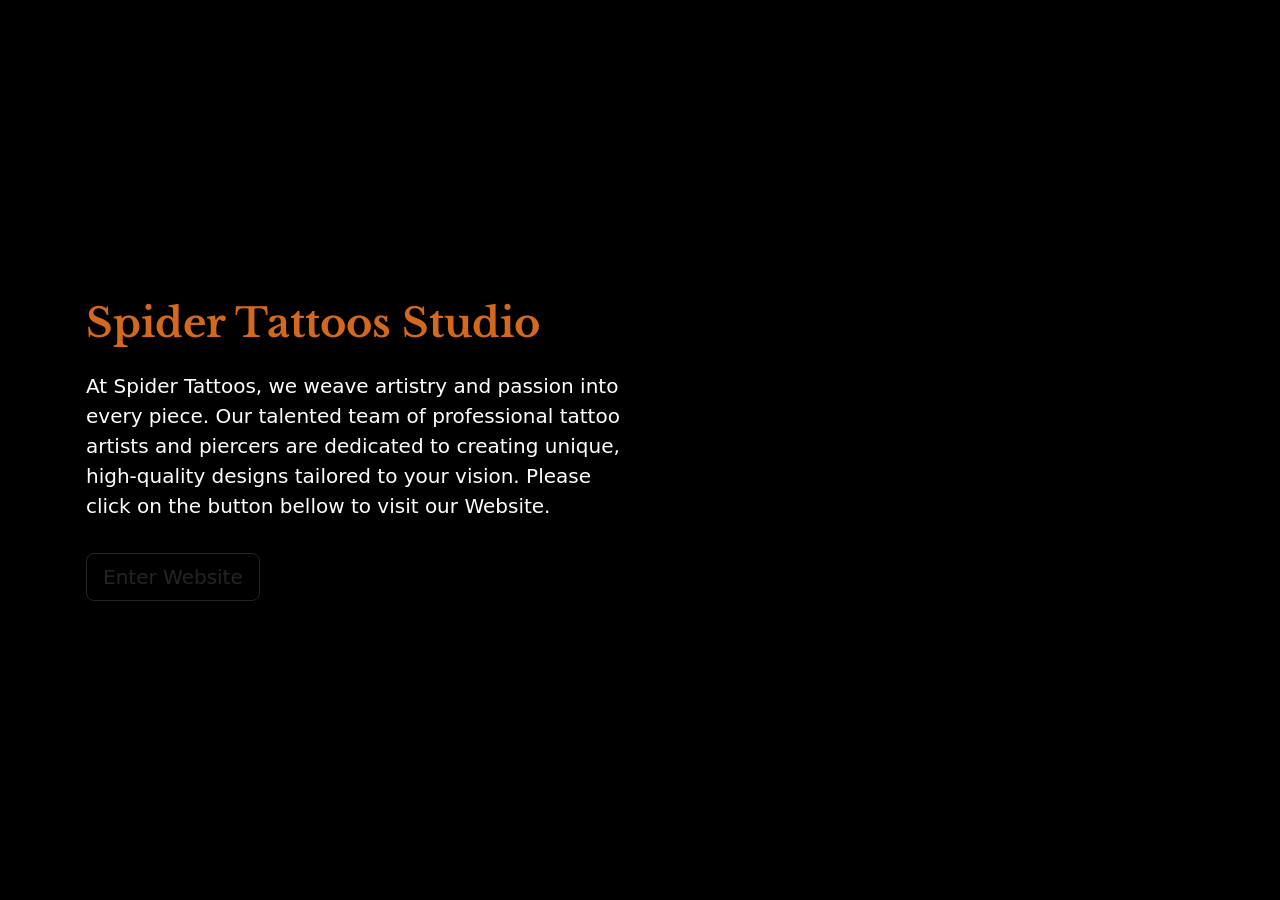
==== projetoTattoo/index.html @ d250ef39 "atualizado" ====
<!DOCTYPE html>
<html lang="en">

<head>
  <meta charset="UTF-8">
  <meta name="viewport" content="width=device-width, initial-scale=1.0">
  <title>Document</title>
  <link rel="stylesheet" href="../css/style.css">
  <link href="https://cdn.jsdelivr.net/npm/bootstrap@5.3.3/dist/css/bootstrap.min.css" rel="stylesheet"
    integrity="sha384-QWTKZyjpPEjISv5WaRU9OFeRpok6YctnYmDr5pNlyT2bRjXh0JMhjY6hW+ALEwIH" crossorigin="anonymous">
  <link rel="stylesheet" href="https://cdnjs.cloudflare.com/ajax/libs/font-awesome/5.15.4/css/all.min.css"
    integrity="sha512-DyZ88lC6UnfKncj5fOTK4eZtx9P3zC3+HQj+4gB1EP1alO/bP3a1R6YLd5T1IR+d5f0zH5kaq5o3tVpBz5df7A=="
    crossorigin="anonymous" referrerpolicy="no-referrer" />
    <link rel="stylesheet" href="https://cdnjs.cloudflare.com/ajax/libs/font-awesome/6.0.0-beta3/css/all.min.css">
  <script src="../js/main.js" defer></script>
  <link rel="preconnect" href="https://fonts.googleapis.com">
<link rel="preconnect" href="https://fonts.gstatic.com" crossorigin>
<link href="https://fonts.googleapis.com/css2?family=Libre+Baskerville:ital,wght@0,400;0,700;1,400&family=Merienda:wght@300..900&display=swap" rel="stylesheet">
</head>

<body>
    <section class="hero">
        <div class="hero__overlay"></div>
        <video playsinline="playsinline" autoplay="autoplay" muted="muted" Loop="loop" Loading="lazy" class="hero__video">
            <source src="./videos/vecteezy_black-skull-and-smoke-isolated-on-white-background-motion_22937757.mp4" type="video/mp4">
        </video>
            <div class ="hero__content h-100 container-custom position-relative">
                <div class ="d-flex h-100 align-items-center hero__content-width">
                    <div class="text-white">
                        <h1 class="fw-bold mb-4 hero__heading" style="color: chocolate;">Spider Tattoos Studio</h1>
                        
                        <p class="lead mb-4">At Spider Tattoos, we weave artistry and passion into every piece. Our talented team of professional tattoo artists and piercers are dedicated to creating unique, high-quality designs tailored to your vision. Please click on the button bellow to visit our Website.</p>
                        <a href="homepage.html" class="mt-2 btn btn-lg btn-outline-dark" role="button">Enter Website</a>
                    </div>

                </div>
            </div>


       
    </section>
    
</body>
</html>
---- css/style.css ----
@media (max-width: 991px) {
  .navbar-scroll {
    background-color: #fff;
  }

  .navbar-scroll .navbar-brand,
  .navbar-scroll .nav-link,
  .navbar-scroll .fa-bars {
    color: #ffa600 !important;
  }
}

.imagem:hover {
  -webkit-text-fill-color: coral;
}

.navbar-brand {
  letter-spacing: 3px;
  font-size: 2rem;
  font-weight: 500;
}

.navbar-scroll .navbar-brand,
.navbar-scroll .nav-link,
.navbar-scroll .fa-bars {
  color: #fff;
}

.navbar-scroll {
  box-shadow: none;
}

.navbar-scrolled {
  box-shadow: 0 10px 20px 0 rgba(244, 5, 5, 0.05);
}

.navbar-scrolled .navbar-brand,
.navbar-scrolled .nav-link,
.navbar-scrolled .fa-bars {
  color: #e68200;
}

.navbar-scrolled {
  background-color: #fff;
}

@media (max-width: 450px) {
  #intro {
    height: 950px !important;
  }
}

@media (min-width: 550px) and (max-width: 750px) {
  #intro {
    height: 1100px !important;
  }
}

@media (min-width: 800px) and (max-width: 990px) {
  #intro {
    height: 600px !important;
  }
}

.display-1 {
  font-weight: 500 !important;
  letter-spacing: 40px;
}

@media (min-width: 1600px) {
  .display-1 {
    font-size: 10rem;
  }
}

.dark-footer {
  background-color: #040404;
  /* Cor de fundo escura */
  color: #fff;
  /* Cor do texto branca */
}

.dark-footer .nav-link {
  color: #fff !important;
  /* Cor dos links */
}

.dark-footer .nav-link:hover {
  color: #f07400 !important;
  /* Cor dos links ao passar o mouse */
}

.dark-footer .border-bottom {
  border-color: #444 !important;
  /* Cor da borda inferior */
}

#butao:hover {
  color: chocolate;
}

#btn-back-to-top {
  border-radius:100%;
  position: fixed;
  bottom: 70px;
  right: 70px;
  display: none;
  height: 55px;
  width: 55px;
  background-color: white;
  border-color: black;
  /* transition: all 200ms ease-in; */
  cursor: pointer;
  transition: transform 0.3s ease;
}

#btn-back-to-top:hover{
  background-color: orange;
  /* transition: all 200ms ease-in; */
  pointer-events: out;
  transform: scale(1.3);
  
}

.nav-link{
  transition: text-decoration 0.3s ease;
  text-decoration: none;
}

.nav-link{
  border-radius: 50%;
}

.nav-link:hover{
  color:white;
  transform: scale(1.1);
  font-weight: bold;
  background-color: rgba(255, 255, 255, 0.032);
}

.social-link {
  opacity: 0.5; /* Define a opacidade inicial */
  transition: opacity 0.3s ease; /* Adiciona uma transição suave */
}

.social-link:hover {
  opacity: 1; /* Torna o ícone completamente opaco ao passar o mouse */
}

h1 {
  font-family: "Libre Baskerville", serif;
  font-weight: 400;
  font-style: normal;
}


h4 {
  font-family: "Libre Baskerville", serif;
  font-weight: 400;
  font-style: normal;
}


.hero{
  position: relative;
  height: 100vh;
  background-color: black;
  overflow: hidden;
}

@media (min-width: 1400px){
  .hero__heading {
      font-size: 3.2rem;
  }
}




.hero__video{
  position: absolute;
  top:50%;
  left:50%;
  min-width: 100%;
  min-height: 100%;
  width: auto;
  height: auto;
  transform: translateX(-50%) translateY(-50%);

}

.hero__overlay{
  position: absolute;
  left: 0;
  top: 0;
  right: 0;
  bottom: 0;
  background-color: black;
  opacity: 0.5;
  z-index: 1;
}

.hero__content{
  z-index: 1;
}

.hero__content-width{
  max-width: 540px;
}

.container-custom{
  width: 100%;
  padding: 0 1rem;
  margin: 0 auto;
}

@media (min-width: 1200px){
  .container-custom {width: 1140px;}
}

@media (min-width: 1400px){
  .container-custom {width: 1340px;}
}


@media (min-width: 1600px){
  .container-custom {width: 1520px;}
}
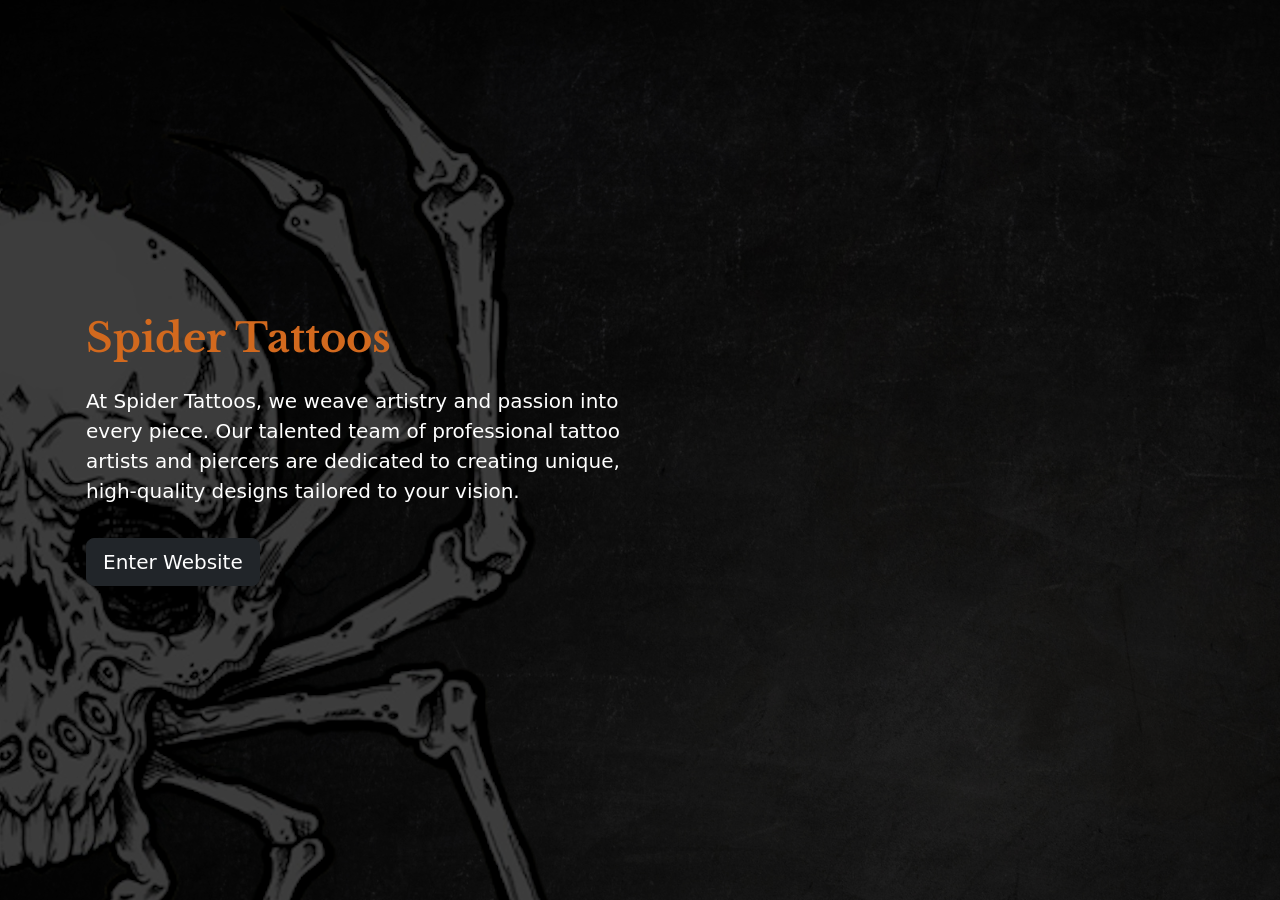
==== commit c5aafd62: "5agosto" ====
--- a/projetoTattoo/index.html
+++ b/projetoTattoo/index.html
@@ -27,10 +27,10 @@
             <div class ="hero__content h-100 container-custom position-relative">
                 <div class ="d-flex h-100 align-items-center hero__content-width">
                     <div class="text-white">
-                        <h1 class="fw-bold mb-4 hero__heading" style="color: chocolate;">Spider Tattoos Studio</h1>
+                        <h1 class="fw-bold mb-4 hero__heading" style="color: chocolate;">Spider Tattoos</h1>
                         
-                        <p class="lead mb-4">At Spider Tattoos, we weave artistry and passion into every piece. Our talented team of professional tattoo artists and piercers are dedicated to creating unique, high-quality designs tailored to your vision. Please click on the button bellow to visit our Website.</p>
-                        <a href="homepage.html" class="mt-2 btn btn-lg btn-outline-dark" role="button">Enter Website</a>
+                        <p class="lead mb-4">At Spider Tattoos, we weave artistry and passion into every piece. Our talented team of professional tattoo artists and piercers are dedicated to creating unique, high-quality designs tailored to your vision. </p>
+                        <a href="homepage.html" class="mt-2 btn btn-lg btn-dark" role="button">Enter Website</a>
                     </div>
 
                 </div>
--- a/css/style.css
+++ b/css/style.css
@@ -196,12 +196,15 @@
   right: 0;
   bottom: 0;
   background-color: black;
-  opacity: 0.5;
+  opacity: 0.6;
+  background-image: url(../projetoTattoo/images/backnewspiderlogo3.png);
   z-index: 1;
+
 }
 
 .hero__content{
   z-index: 1;
+
 }
 
 .hero__content-width{
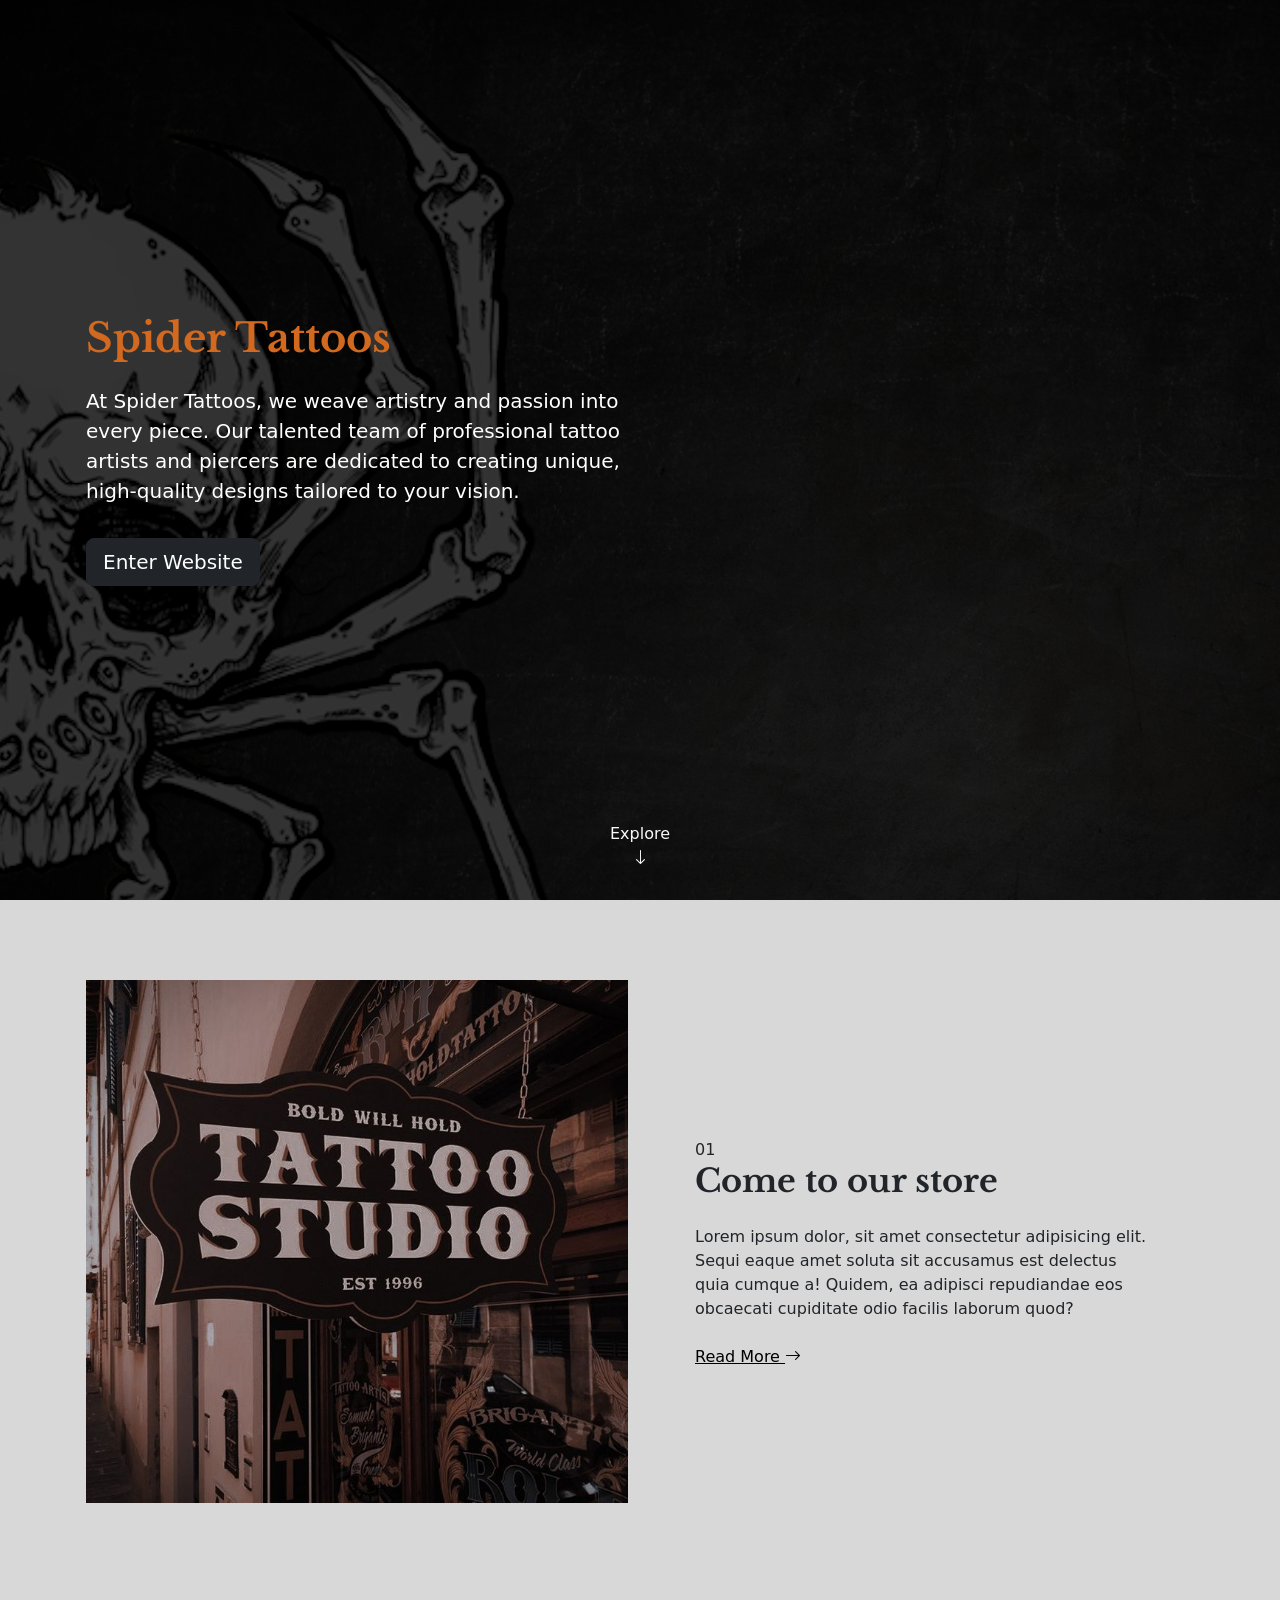
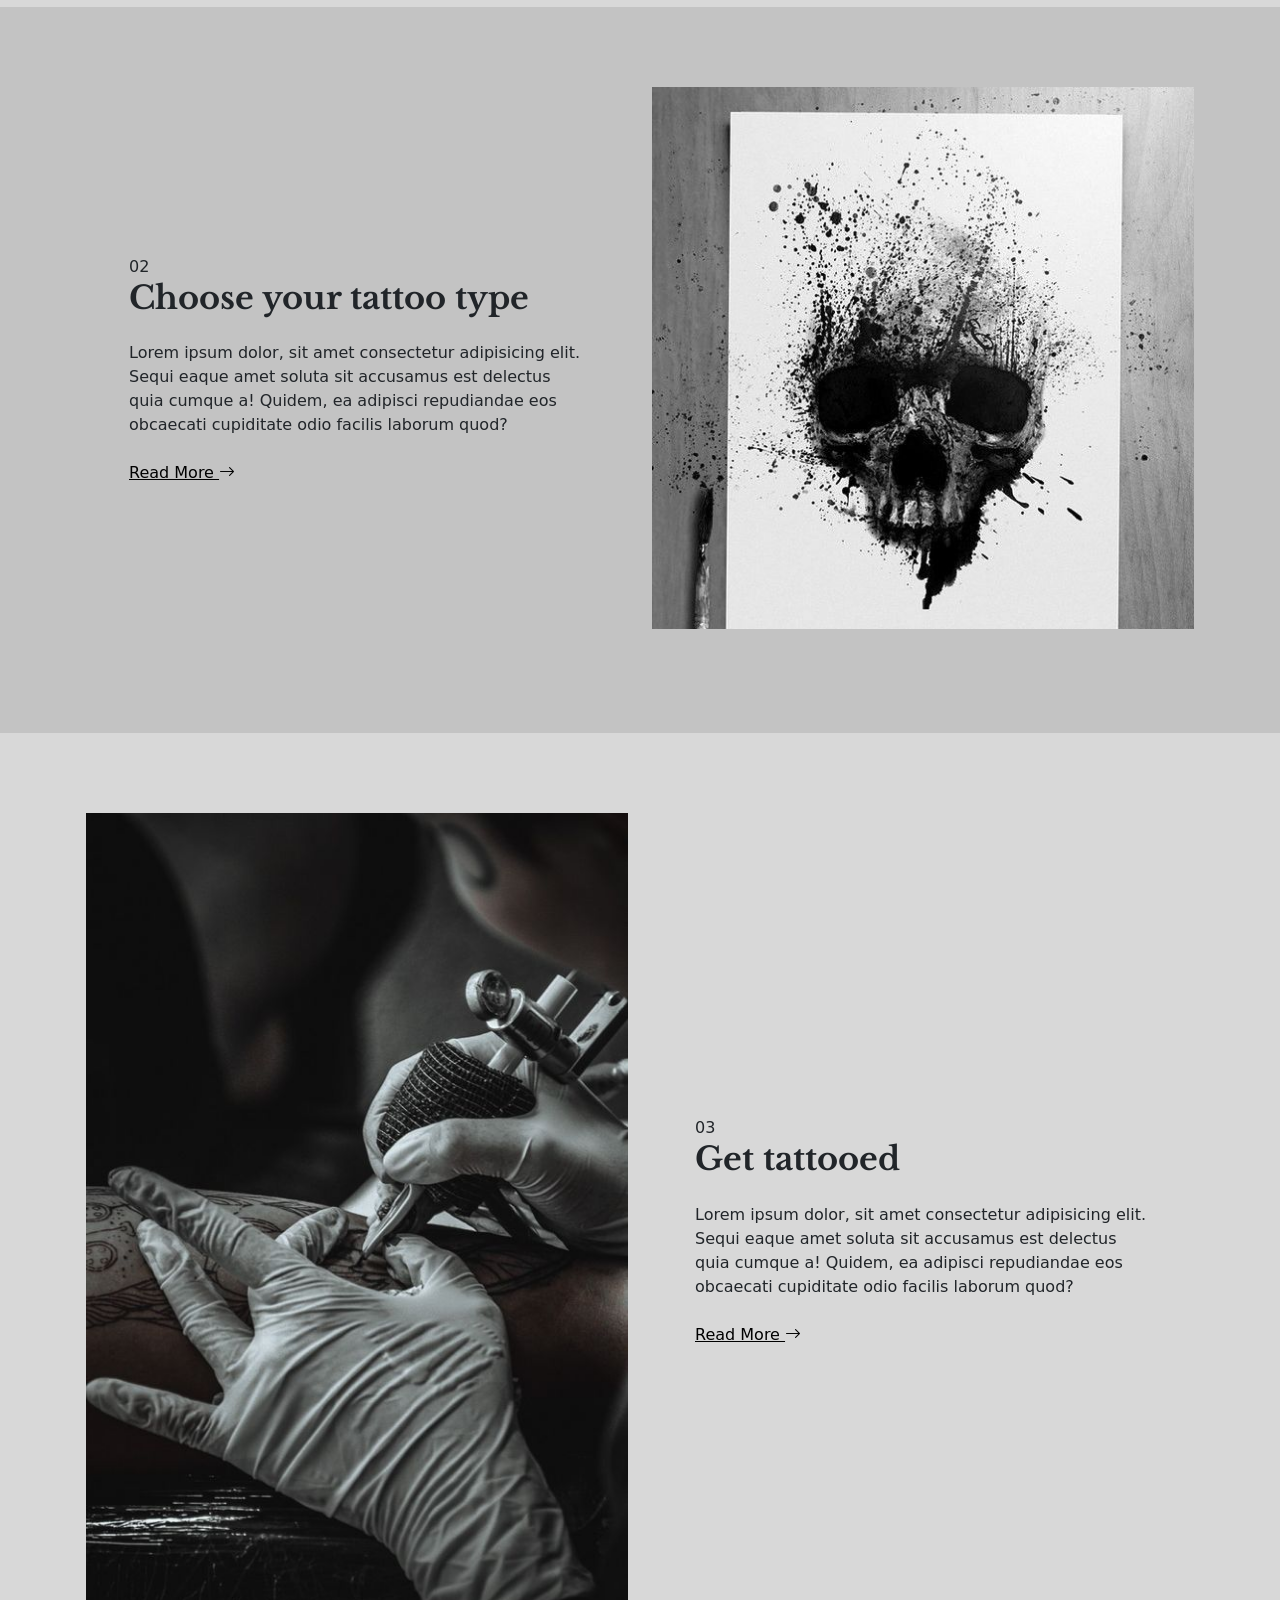
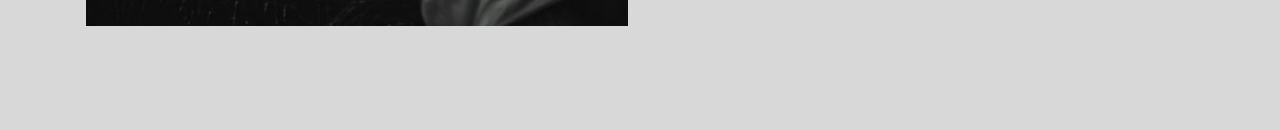
==== commit 70fb539a: "atualizado5agosto" ====
--- a/projetoTattoo/index.html
+++ b/projetoTattoo/index.html
@@ -16,9 +16,10 @@
   <link rel="preconnect" href="https://fonts.googleapis.com">
 <link rel="preconnect" href="https://fonts.gstatic.com" crossorigin>
 <link href="https://fonts.googleapis.com/css2?family=Libre+Baskerville:ital,wght@0,400;0,700;1,400&family=Merienda:wght@300..900&display=swap" rel="stylesheet">
+<link rel="stylesheet" href="https://cdn.jsdelivr.net/npm/bootstrap-icons@1.11.3/font/bootstrap-icons.min.css">
 </head>
 
-<body>
+<body style="background-color: rgba(0, 0, 0, 0.153);">
     <section class="hero">
         <div class="hero__overlay"></div>
         <video playsinline="playsinline" autoplay="autoplay" muted="muted" Loop="loop" Loading="lazy" class="hero__video">
@@ -32,13 +33,75 @@
                         <p class="lead mb-4">At Spider Tattoos, we weave artistry and passion into every piece. Our talented team of professional tattoo artists and piercers are dedicated to creating unique, high-quality designs tailored to your vision. </p>
                         <a href="homepage.html" class="mt-2 btn btn-lg btn-dark" role="button">Enter Website</a>
                     </div>
-
                 </div>
             </div>
 
-
+            <a href="#scroll-down" class="hero__scroll-btn">
+              Explore<i class="bi bi-arrow-down"></i>
+            </a>
        
     </section>
     
+
+ <a id="scroll-down"></a>
+
+ <!----------------------------- SECTION ONE START -------------------------------->
+ <section class="steps container-custom">
+  <div class="row">
+    <div class="col-12 col-sm-6 d-md-flex justify-content-md-center">
+      <img src="../projetoTattoo/images/ink.jpg" alt="tatooer" class="img-fluid pb-4 steps__section-thumbnail" width ="553" height="746" loading="lazy">
+    </div>
+
+    <div class="col-12 col-sm-6 align-self-center justify-content-md-center">
+      <div class="steps__content-width">
+        <span>01</span>
+        <h1 class="h2 mb-4 fw-bold">Come to our store</h1>
+        <p class="mb-4">Lorem ipsum dolor, sit amet consectetur adipisicing elit. Sequi eaque amet soluta sit accusamus est delectus quia cumque a! Quidem, ea adipisci repudiandae eos obcaecati cupiditate odio facilis laborum quod?</p>
+        <a href="homepage.html" style="color: black;">Read More <i class="bi bi-arrow-right"></i></a>
+      </div>
+    </div>
+  </div>
+ </section>
+
+ <!----------------------------- SECTION TWO START -------------------------------->
+
+ <section class="steps steps--background">
+  <div class="container-custom">
+  <div class="row">
+      <div class="col-12 col-sm-6 d-md-flex justify-content-md-center order-sm-1">
+        <img src="../projetoTattoo/images/ideia.jpg" alt="tatooer" class="img-fluid pb-4 steps__section-thumbnail" width ="553" height="746" loading="lazy">
+      </div>
+
+      <div class="col-12 col-sm-6 align-self-center justify-content-md-center">
+        <div class="steps__content-width">
+          <span>02</span>
+          <h1 class="h2 mb-4 fw-bold">Choose your tattoo type</h1>
+          <p class="mb-4">Lorem ipsum dolor, sit amet consectetur adipisicing elit. Sequi eaque amet soluta sit accusamus est delectus quia cumque a! Quidem, ea adipisci repudiandae eos obcaecati cupiditate odio facilis laborum quod?</p>
+          <a href="homepage.html" style="color: black;">Read More <i class="bi bi-arrow-right"></i></a>
+        </div>
+      </div>
+    </div>
+    </div>
+ </section>
+<!----------------------------- SECTION THREE START -------------------------------->
+<section class="steps container-custom">
+  <div class="row">
+    <div class="col-12 col-sm-6 d-md-flex justify-content-md-center">
+      <img src="../projetoTattoo/images/tatuar.jpg" alt="tatooer" class="img-fluid pb-4 steps__section-thumbnail" width ="553" height="746" loading="lazy">
+    </div>
+
+    <div class="col-12 col-sm-6 align-self-center justify-content-md-center">
+      <div class="steps__content-width">
+        <span>03</span>
+        <h1 class="h2 mb-4 fw-bold">Get tattooed</h1>
+        <p class="mb-4">Lorem ipsum dolor, sit amet consectetur adipisicing elit. Sequi eaque amet soluta sit accusamus est delectus quia cumque a! Quidem, ea adipisci repudiandae eos obcaecati cupiditate odio facilis laborum quod?</p>
+        <a href="homepage.html" style="color: black;">Read More <i class="bi bi-arrow-right"></i></a>
+      </div>
+    </div>
+  </div>
+ </section>
+
+
+
 </body>
 </html>
--- a/css/style.css
+++ b/css/style.css
@@ -196,7 +196,7 @@
   right: 0;
   bottom: 0;
   background-color: black;
-  opacity: 0.6;
+  opacity: 0.5;
   background-image: url(../projetoTattoo/images/backnewspiderlogo3.png);
   z-index: 1;
 
@@ -230,3 +230,67 @@
   .container-custom {width: 1520px;}
 }
 
+.hero__scroll-btn{
+  position: absolute;
+  left: 50%;
+  bottom: 30px;
+  transform: translateX(-50%);
+  z-index: 1;
+  color: var(--bs-light);
+  display: flex;
+  flex-direction: column;
+  align-items: center;
+  text-decoration: none;
+}
+
+.hero__scroll-btn:hover{
+  color: var(--bs-light);
+  opacity: 0.7;
+}
+
+.hero__scroll-btn .bi {
+  transition-delay: 0.8s;
+  animation: bounce 1s infinite alternate;
+}
+
+@keyframes bounce {
+  from{
+    transform: translateY(0px);
+  }
+  to{
+    transform: translateY(-10px);
+  }
+}
+
+html {scroll-behavior: smooth;}
+
+.steps{
+  padding-top: 40px;
+  padding-bottom: 40px;
+}
+
+.steps__section-thumbnail{
+  height: 240px;
+  object-fit: cover;
+  margin: 0 auto;
+}
+
+@media (min-width: 544px){
+  .steps{
+    padding-top: 80px;
+    padding-bottom: 80px;
+  }
+
+  .steps__section-thumbnail{
+    height: auto;
+  }
+}
+
+.steps__content-width{
+  max-width: 456px;
+  margin: 0 auto;
+}
+
+.steps--background{
+  background-color: rgba(68, 68, 68, 0.147);
+}
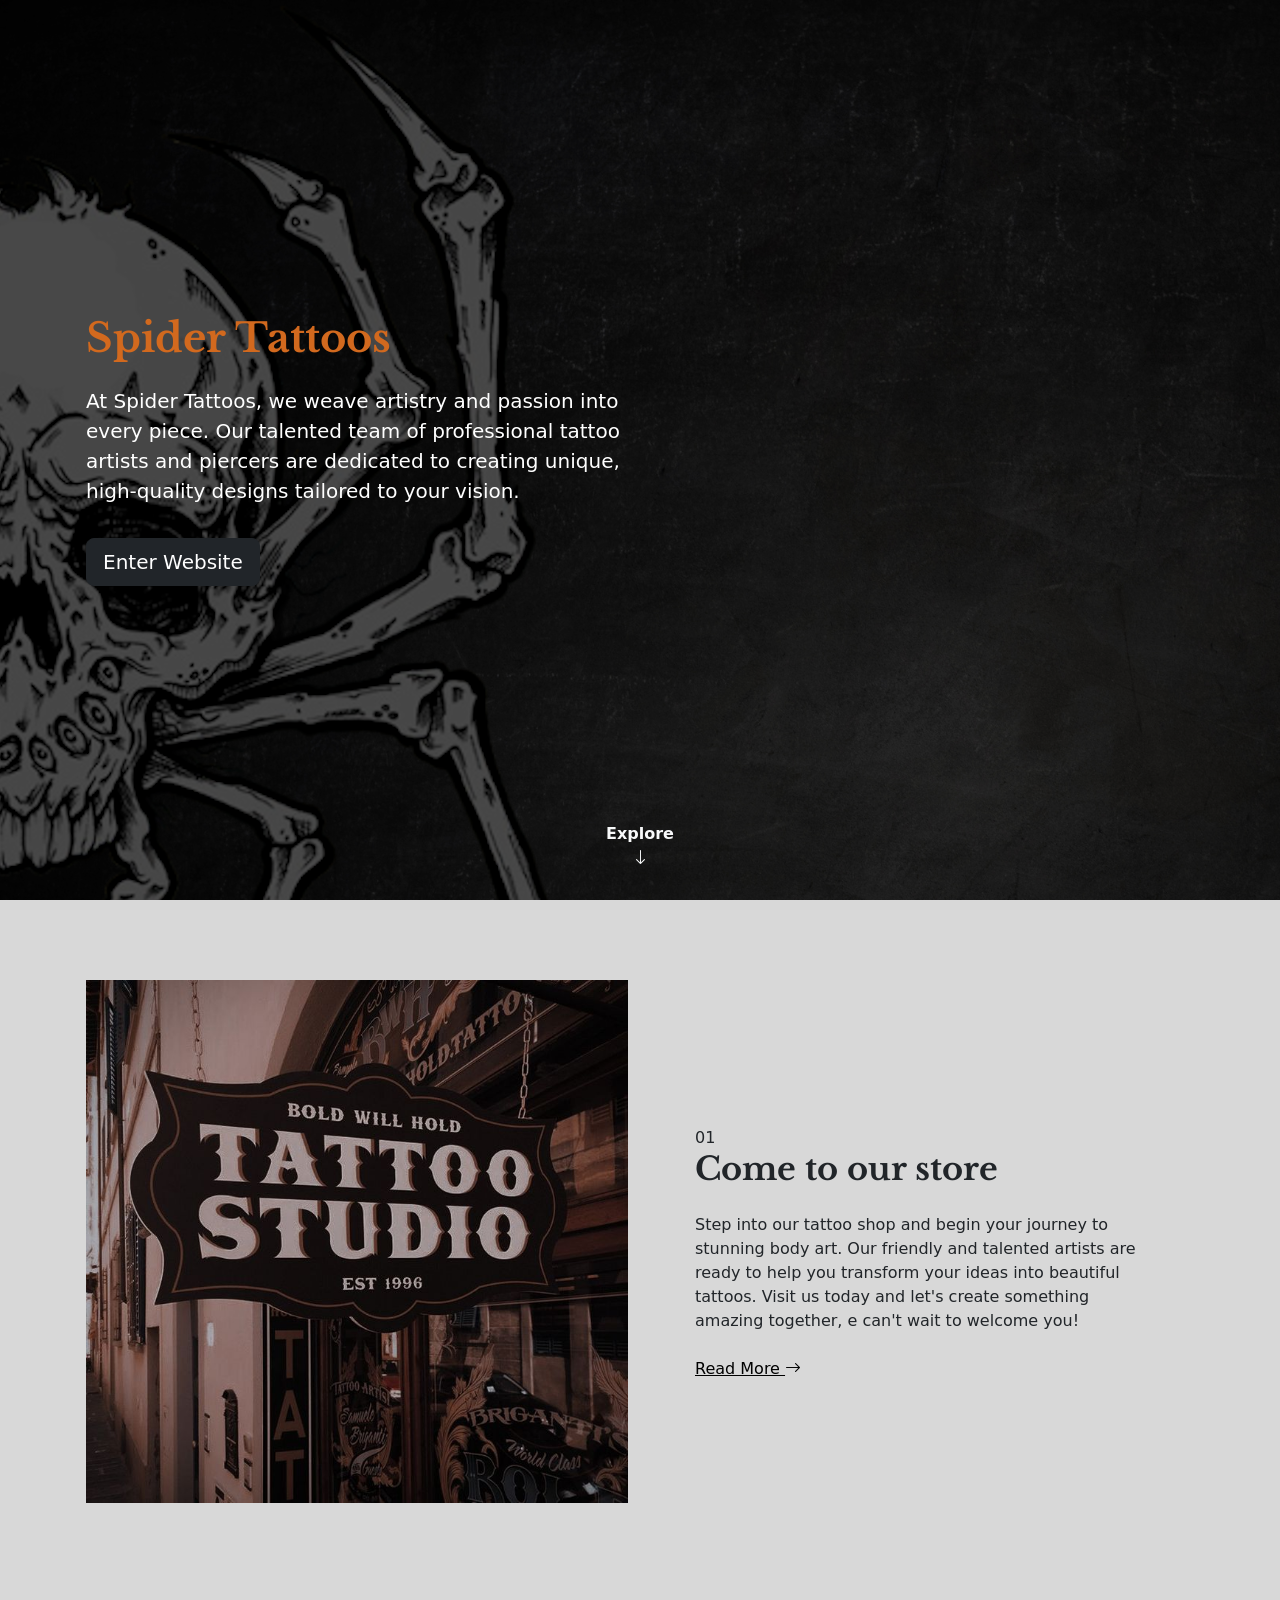
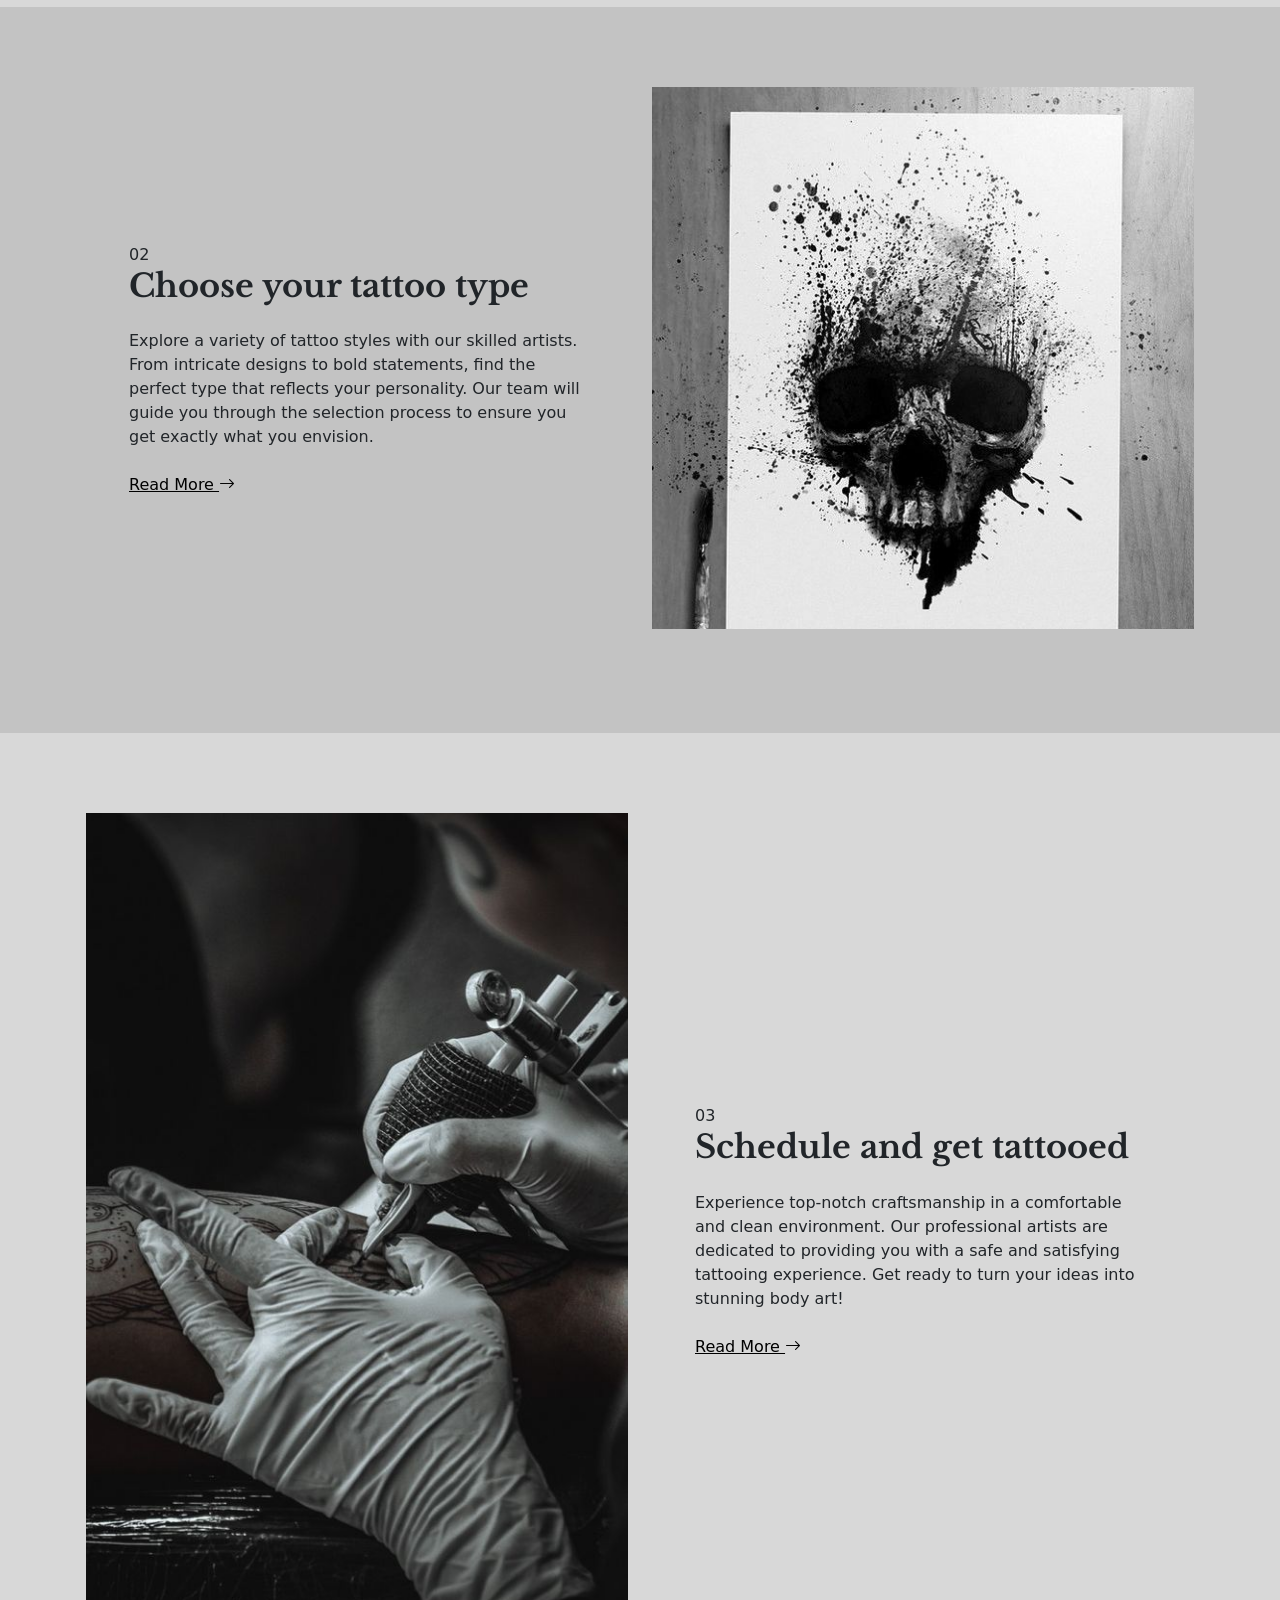
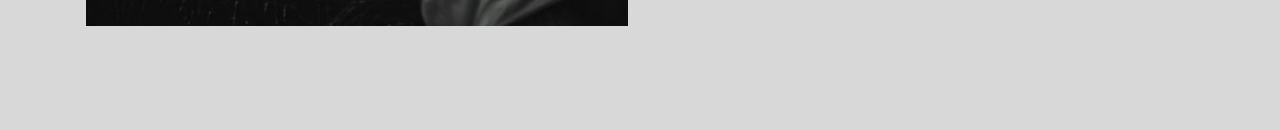
==== commit f52285ba: "atualizado7agosto" ====
--- a/projetoTattoo/index.html
+++ b/projetoTattoo/index.html
@@ -36,7 +36,7 @@
                 </div>
             </div>
 
-            <a href="#scroll-down" class="hero__scroll-btn">
+            <a href="#scroll-down" class="hero__scroll-btn" style=" font-weight: 600;">
               Explore<i class="bi bi-arrow-down"></i>
             </a>
        
@@ -56,7 +56,7 @@
       <div class="steps__content-width">
         <span>01</span>
         <h1 class="h2 mb-4 fw-bold">Come to our store</h1>
-        <p class="mb-4">Lorem ipsum dolor, sit amet consectetur adipisicing elit. Sequi eaque amet soluta sit accusamus est delectus quia cumque a! Quidem, ea adipisci repudiandae eos obcaecati cupiditate odio facilis laborum quod?</p>
+        <p class="mb-4">Step into our tattoo shop and begin your journey to stunning body art. Our friendly and talented artists are ready to help you transform your ideas into beautiful tattoos. Visit us today and let's create something amazing together, e can't wait to welcome you!</p>
         <a href="homepage.html" style="color: black;">Read More <i class="bi bi-arrow-right"></i></a>
       </div>
     </div>
@@ -76,7 +76,7 @@
         <div class="steps__content-width">
           <span>02</span>
           <h1 class="h2 mb-4 fw-bold">Choose your tattoo type</h1>
-          <p class="mb-4">Lorem ipsum dolor, sit amet consectetur adipisicing elit. Sequi eaque amet soluta sit accusamus est delectus quia cumque a! Quidem, ea adipisci repudiandae eos obcaecati cupiditate odio facilis laborum quod?</p>
+          <p class="mb-4">Explore a variety of tattoo styles with our skilled artists. From intricate designs to bold statements, find the perfect type that reflects your personality. Our team will guide you through the selection process to ensure you get exactly what you envision.</p>
           <a href="homepage.html" style="color: black;">Read More <i class="bi bi-arrow-right"></i></a>
         </div>
       </div>
@@ -93,8 +93,8 @@
     <div class="col-12 col-sm-6 align-self-center justify-content-md-center">
       <div class="steps__content-width">
         <span>03</span>
-        <h1 class="h2 mb-4 fw-bold">Get tattooed</h1>
-        <p class="mb-4">Lorem ipsum dolor, sit amet consectetur adipisicing elit. Sequi eaque amet soluta sit accusamus est delectus quia cumque a! Quidem, ea adipisci repudiandae eos obcaecati cupiditate odio facilis laborum quod?</p>
+        <h1 class="h2 mb-4 fw-bold">Schedule and get tattooed</h1>
+        <p class="mb-4">Experience top-notch craftsmanship in a comfortable and clean environment. Our professional artists are dedicated to providing you with a safe and satisfying tattooing experience. Get ready to turn your ideas into stunning body art!</p>
         <a href="homepage.html" style="color: black;">Read More <i class="bi bi-arrow-right"></i></a>
       </div>
     </div>
--- a/css/style.css
+++ b/css/style.css
@@ -196,7 +196,7 @@
   right: 0;
   bottom: 0;
   background-color: black;
-  opacity: 0.5;
+  opacity: 0.7;
   background-image: url(../projetoTattoo/images/backnewspiderlogo3.png);
   z-index: 1;
 
